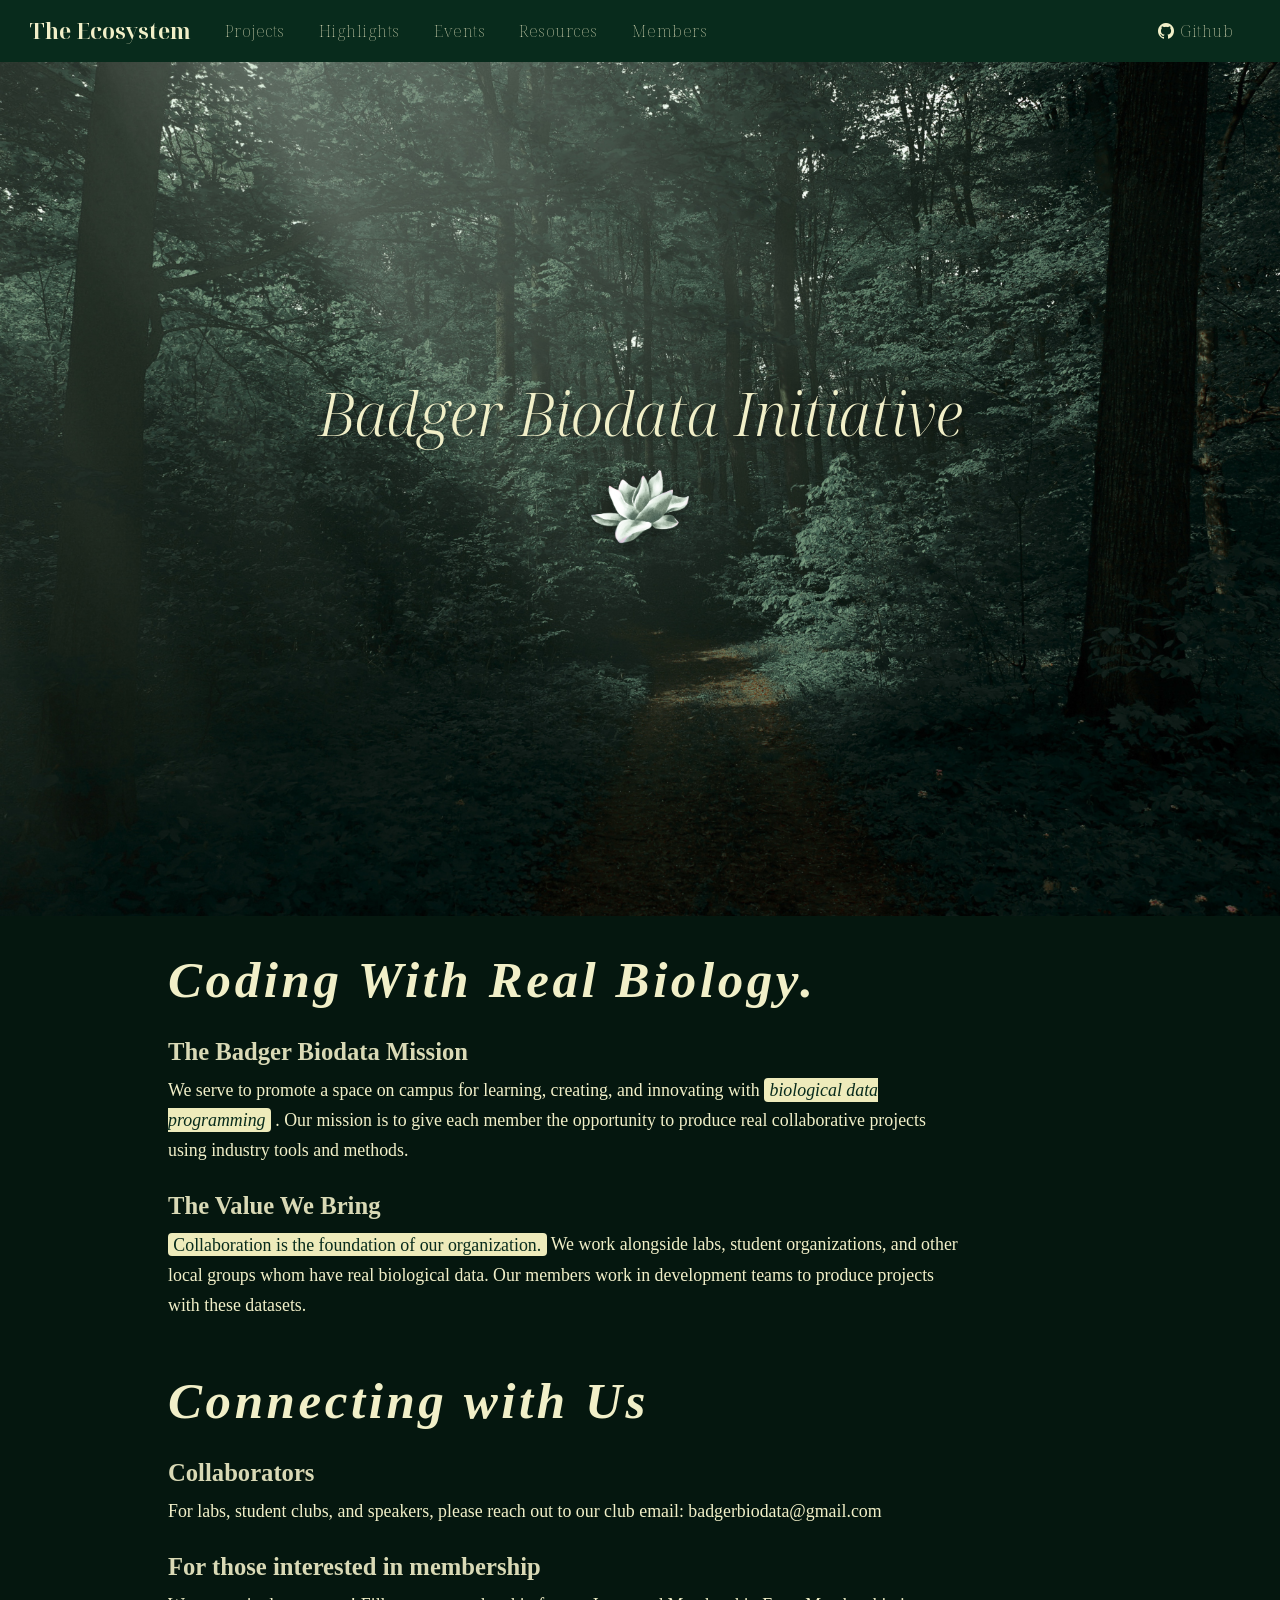
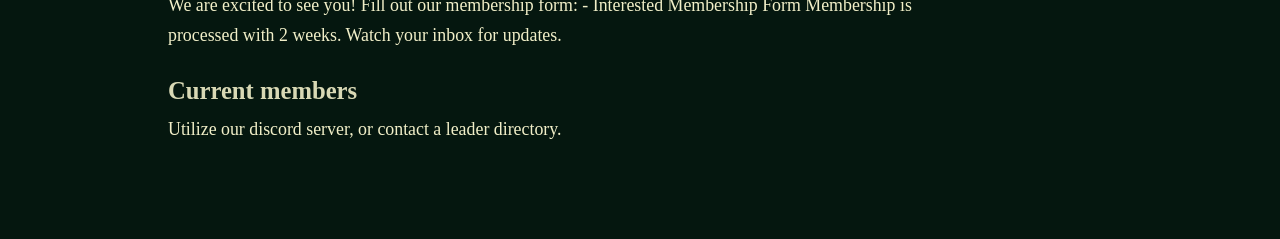
==== docs/index.html @ 33237afe "First Commit General Website Code/skeleton" ====
<!DOCTYPE html>
<html xmlns="http://www.w3.org/1999/xhtml" lang="en" xml:lang="en"><head>

<meta charset="utf-8">
<meta name="generator" content="quarto-1.9.38">

<meta name="viewport" content="width=device-width, initial-scale=1.0, user-scalable=yes">


<title>index</title>
<style>
/* Default styles provided by pandoc.
** See https://pandoc.org/MANUAL.html#variables-for-html for config info.
*/
code{white-space: pre-wrap;}
span.smallcaps{font-variant: small-caps;}
div.columns{display: flex; gap: min(4vw, 1.5em);}
div.column{flex: auto; overflow-x: auto;}
div.hanging-indent{margin-left: 1.5em; text-indent: -1.5em;}
ul.task-list{list-style: none;}
ul.task-list li input[type="checkbox"] {
  width: 0.8em;
  margin: 0 0.8em 0.2em -1em; /* quarto-specific, see https://github.com/quarto-dev/quarto-cli/issues/4556 */ 
  vertical-align: middle;
}
</style>


<script src="site_libs/quarto-nav/quarto-nav.js"></script>
<link href="./images/flower-favicon.png" rel="icon" type="image/png">
<script src="site_libs/clipboard/clipboard.min.js"></script>
<script src="site_libs/quarto-html/quarto.js" type="module"></script>
<script src="site_libs/quarto-html/tabsets/tabsets.js" type="module"></script>
<script src="site_libs/quarto-html/popper.min.js"></script>
<script src="site_libs/quarto-html/tippy.umd.min.js"></script>
<script src="site_libs/quarto-html/anchor.min.js"></script>
<link href="site_libs/quarto-html/tippy.css" rel="stylesheet">
<link href="site_libs/quarto-html/quarto-syntax-highlighting-15634bcf2e68342d4ad2dfa704d543f6.css" rel="stylesheet" id="quarto-text-highlighting-styles">
<script src="site_libs/bootstrap/bootstrap.min.js"></script>
<link href="site_libs/bootstrap/bootstrap-icons.css" rel="stylesheet">
<link href="site_libs/bootstrap/bootstrap-721dee5bd068ca63d967b72c145ba6f9.min.css" rel="stylesheet" append-hash="true" id="quarto-bootstrap" data-mode="light">
<script id="quarto-search-options" type="application/json">{
  "language": {
    "search-no-results-text": "No results",
    "search-matching-documents-text": "matching documents",
    "search-copy-link-title": "Copy link to search",
    "search-hide-matches-text": "Hide additional matches",
    "search-more-match-text": "more match in this document",
    "search-more-matches-text": "more matches in this document",
    "search-clear-button-title": "Clear",
    "search-text-placeholder": "",
    "search-detached-cancel-button-title": "Cancel",
    "search-submit-button-title": "Submit",
    "search-label": "Search"
  }
}</script>


</head>

<body class="nav-fixed quarto-light">

<div id="quarto-search-results"></div>
  <header id="quarto-header" class="headroom fixed-top">
    <nav class="navbar navbar-expand-lg " data-bs-theme="dark">
      <div class="navbar-container container-fluid">
      <div class="navbar-brand-container mx-auto">
    <a class="navbar-brand" href="./index.html">
    <span class="navbar-title">The Ecosystem</span>
    </a>
  </div>
          <button class="navbar-toggler" type="button" data-bs-toggle="collapse" data-bs-target="#navbarCollapse" aria-controls="navbarCollapse" role="menu" aria-expanded="false" aria-label="Toggle navigation" onclick="if (window.quartoToggleHeadroom) { window.quartoToggleHeadroom(); }">
  <span class="navbar-toggler-icon"></span>
</button>
          <div class="collapse navbar-collapse" id="navbarCollapse">
            <ul class="navbar-nav navbar-nav-scroll me-auto">
  <li class="nav-item">
    <a class="nav-link" href="./projects/index.html"> 
<span class="menu-text">Projects</span></a>
  </li>  
  <li class="nav-item">
    <a class="nav-link" href="./highlights/index.html"> 
<span class="menu-text">Highlights</span></a>
  </li>  
  <li class="nav-item">
    <a class="nav-link" href="./meetings/index.html"> 
<span class="menu-text">Events</span></a>
  </li>  
  <li class="nav-item">
    <a class="nav-link" href="./resources/index.html"> 
<span class="menu-text">Resources</span></a>
  </li>  
  <li class="nav-item">
    <a class="nav-link" href="./members/index.html"> 
<span class="menu-text">Members</span></a>
  </li>  
</ul>
            <ul class="navbar-nav navbar-nav-scroll ms-auto">
  <li class="nav-item">
    <a class="nav-link" href="https://github.com"> <i class="bi bi-github" role="img">
</i> 
<span class="menu-text">Github</span></a>
  </li>  
</ul>
          </div> <!-- /navcollapse -->
            <div class="quarto-navbar-tools">
</div>
      </div> <!-- /container-fluid -->
    </nav>
</header>
<!-- content -->
<div id="quarto-content" class="quarto-container page-columns page-rows-contents page-layout-full page-navbar">
<!-- sidebar -->
<!-- margin-sidebar -->
    
<!-- main -->
<main class="content page-columns page-full column-body" id="quarto-document-content"><header id="title-block-header" class="quarto-title-block"></header>




<div class="column-screen hero-banner">
<div class="hero-text">
<p>Badger Biodata Initiative</p>
<p><img src="images/index-flower.png" class="hero-flower img-fluid" alt="Badger Biodata Flower"></p>
</div>
</div>
<section id="coding-with-real-biology." class="level1 section-header">
<h1>Coding With Real Biology.</h1>
<section id="the-badger-biodata-mission" class="level3">
<h3 class="anchored" data-anchor-id="the-badger-biodata-mission">The Badger Biodata Mission</h3>
<p>We serve to promote a space on campus for learning, creating, and innovating with <mark> <em>biological data programming</em></mark> . Our mission is to give each member the opportunity to produce real collaborative projects using industry tools and methods.</p>
</section>
<section id="the-value-we-bring" class="level3">
<h3 class="anchored" data-anchor-id="the-value-we-bring">The Value We Bring</h3>
<p><mark> Collaboration is the foundation of our organization.</mark> We work alongside labs, student organizations, and other local groups whom have real biological data. Our members work in development teams to produce projects with these datasets.</p>
</section>
</section>
<section id="connecting-with-us" class="level1">
<h1>Connecting with Us</h1>
<section id="collaborators" class="level3">
<h3 class="anchored" data-anchor-id="collaborators">Collaborators</h3>
<p>For labs, student clubs, and speakers, please reach out to our club email: badgerbiodata@gmail.com</p>
</section>
<section id="for-those-interested-in-membership" class="level3">
<h3 class="anchored" data-anchor-id="for-those-interested-in-membership">For those interested in membership</h3>
<p>We are excited to see you! Fill out our membership form: - Interested Membership Form Membership is processed with 2 weeks. Watch your inbox for updates.</p>
</section>
<section id="current-members" class="level3">
<h3 class="anchored" data-anchor-id="current-members">Current members</h3>
<p>Utilize our discord server, or contact a leader directory.</p>


</section>
</section>

</main> <!-- /main -->
<script id="quarto-html-after-body" type="application/javascript">
  window.document.addEventListener("DOMContentLoaded", function (event) {
    const icon = "";
    const anchorJS = new window.AnchorJS();
    anchorJS.options = {
      placement: 'right',
      icon: icon
    };
    anchorJS.add('.anchored');
    const isCodeAnnotation = (el) => {
      for (const clz of el.classList) {
        if (clz.startsWith('code-annotation-')) {                     
          return true;
        }
      }
      return false;
    }
    const onCopySuccess = function(e) {
      // button target
      const button = e.trigger;
      // don't keep focus
      button.blur();
      // flash "checked"
      button.classList.add('code-copy-button-checked');
      var currentTitle = button.getAttribute("title");
      button.setAttribute("title", "Copied!");
      let tooltip;
      if (window.bootstrap) {
        button.setAttribute("data-bs-toggle", "tooltip");
        button.setAttribute("data-bs-placement", "left");
        button.setAttribute("data-bs-title", "Copied!");
        tooltip = new bootstrap.Tooltip(button, 
          { trigger: "manual", 
            customClass: "code-copy-button-tooltip",
            offset: [0, -8]});
        tooltip.show();    
      }
      setTimeout(function() {
        if (tooltip) {
          tooltip.hide();
          button.removeAttribute("data-bs-title");
          button.removeAttribute("data-bs-toggle");
          button.removeAttribute("data-bs-placement");
        }
        button.setAttribute("title", currentTitle);
        button.classList.remove('code-copy-button-checked');
      }, 1000);
      // clear code selection
      e.clearSelection();
    }
    const getTextToCopy = function(trigger) {
      const outerScaffold = trigger.parentElement.cloneNode(true);
      const codeEl = outerScaffold.querySelector('code');
      for (const childEl of codeEl.children) {
        if (isCodeAnnotation(childEl)) {
          childEl.remove();
        }
      }
      return codeEl.innerText;
    }
    const clipboard = new window.ClipboardJS('.code-copy-button:not([data-in-quarto-modal])', {
      text: getTextToCopy
    });
    clipboard.on('success', onCopySuccess);
    if (window.document.getElementById('quarto-embedded-source-code-modal')) {
      const clipboardModal = new window.ClipboardJS('.code-copy-button[data-in-quarto-modal]', {
        text: getTextToCopy,
        container: window.document.getElementById('quarto-embedded-source-code-modal')
      });
      clipboardModal.on('success', onCopySuccess);
    }
      var localhostRegex = new RegExp(/^(?:http|https):\/\/localhost\:?[0-9]*\//);
      var mailtoRegex = new RegExp(/^mailto:/);
        var filterRegex = new RegExp('/' + window.location.host + '/');
      var isInternal = (href) => {
          return filterRegex.test(href) || localhostRegex.test(href) || mailtoRegex.test(href);
      }
      // Inspect non-navigation links and adorn them if external
     var links = window.document.querySelectorAll('a[href]:not(.nav-link):not(.navbar-brand):not(.toc-action):not(.sidebar-link):not(.sidebar-item-toggle):not(.pagination-link):not(.no-external):not([aria-hidden]):not(.dropdown-item):not(.quarto-navigation-tool):not(.about-link)');
      for (var i=0; i<links.length; i++) {
        const link = links[i];
        if (!isInternal(link.href)) {
          // undo the damage that might have been done by quarto-nav.js in the case of
          // links that we want to consider external
          if (link.dataset.originalHref !== undefined) {
            link.href = link.dataset.originalHref;
          }
        }
      }
    function tippyHover(el, contentFn, onTriggerFn, onUntriggerFn) {
      const config = {
        allowHTML: true,
        maxWidth: 500,
        delay: 100,
        arrow: false,
        appendTo: function(el) {
            return el.parentElement;
        },
        interactive: true,
        interactiveBorder: 10,
        theme: 'quarto',
        placement: 'bottom-start',
      };
      if (contentFn) {
        config.content = contentFn;
      }
      if (onTriggerFn) {
        config.onTrigger = onTriggerFn;
      }
      if (onUntriggerFn) {
        config.onUntrigger = onUntriggerFn;
      }
      window.tippy(el, config); 
    }
    const noterefs = window.document.querySelectorAll('a[role="doc-noteref"]');
    for (var i=0; i<noterefs.length; i++) {
      const ref = noterefs[i];
      tippyHover(ref, function() {
        // use id or data attribute instead here
        let href = ref.getAttribute('data-footnote-href') || ref.getAttribute('href');
        try { href = new URL(href).hash; } catch {}
        const id = href.replace(/^#\/?/, "");
        const note = window.document.getElementById(id);
        if (note) {
          return note.innerHTML;
        } else {
          return "";
        }
      });
    }
    const xrefs = window.document.querySelectorAll('a.quarto-xref');
    const processXRef = (id, note) => {
      // Strip column container classes
      const stripColumnClz = (el) => {
        el.classList.remove("page-full", "page-columns");
        if (el.children) {
          for (const child of el.children) {
            stripColumnClz(child);
          }
        }
      }
      stripColumnClz(note)
      if (id === null || id.startsWith('sec-')) {
        // Special case sections, only their first couple elements
        const container = document.createElement("div");
        if (note.children && note.children.length > 2) {
          container.appendChild(note.children[0].cloneNode(true));
          for (let i = 1; i < note.children.length; i++) {
            const child = note.children[i];
            if (child.tagName === "P" && child.innerText === "") {
              continue;
            } else {
              container.appendChild(child.cloneNode(true));
              break;
            }
          }
          if (window.Quarto?.typesetMath) {
            window.Quarto.typesetMath(container);
          }
          return container.innerHTML
        } else {
          if (window.Quarto?.typesetMath) {
            window.Quarto.typesetMath(note);
          }
          return note.innerHTML;
        }
      } else {
        // Remove any anchor links if they are present
        const anchorLink = note.querySelector('a.anchorjs-link');
        if (anchorLink) {
          anchorLink.remove();
        }
        if (window.Quarto?.typesetMath) {
          window.Quarto.typesetMath(note);
        }
        if (note.classList.contains("callout")) {
          return note.outerHTML;
        } else {
          return note.innerHTML;
        }
      }
    }
    for (var i=0; i<xrefs.length; i++) {
      const xref = xrefs[i];
      tippyHover(xref, undefined, function(instance) {
        instance.disable();
        let url = xref.getAttribute('href');
        let hash = undefined; 
        if (url.startsWith('#')) {
          hash = url;
        } else {
          try { hash = new URL(url).hash; } catch {}
        }
        if (hash) {
          const id = hash.replace(/^#\/?/, "");
          const note = window.document.getElementById(id);
          if (note !== null) {
            try {
              const html = processXRef(id, note.cloneNode(true));
              instance.setContent(html);
            } finally {
              instance.enable();
              instance.show();
            }
          } else {
            // See if we can fetch this
            fetch(url.split('#')[0])
            .then(res => res.text())
            .then(html => {
              const parser = new DOMParser();
              const htmlDoc = parser.parseFromString(html, "text/html");
              const note = htmlDoc.getElementById(id);
              if (note !== null) {
                const html = processXRef(id, note);
                instance.setContent(html);
              } 
            }).finally(() => {
              instance.enable();
              instance.show();
            });
          }
        } else {
          // See if we can fetch a full url (with no hash to target)
          // This is a special case and we should probably do some content thinning / targeting
          fetch(url)
          .then(res => res.text())
          .then(html => {
            const parser = new DOMParser();
            const htmlDoc = parser.parseFromString(html, "text/html");
            const note = htmlDoc.querySelector('main.content');
            if (note !== null) {
              // This should only happen for chapter cross references
              // (since there is no id in the URL)
              // remove the first header
              if (note.children.length > 0 && note.children[0].tagName === "HEADER") {
                note.children[0].remove();
              }
              const html = processXRef(null, note);
              instance.setContent(html);
            } 
          }).finally(() => {
            instance.enable();
            instance.show();
          });
        }
      }, function(instance) {
      });
    }
        let selectedAnnoteEl;
        const selectorForAnnotation = ( cell, annotation) => {
          let cellAttr = 'data-code-cell="' + cell + '"';
          let lineAttr = 'data-code-annotation="' +  annotation + '"';
          const selector = 'span[' + cellAttr + '][' + lineAttr + ']';
          return selector;
        }
        const selectCodeLines = (annoteEl) => {
          const doc = window.document;
          const targetCell = annoteEl.getAttribute("data-target-cell");
          const targetAnnotation = annoteEl.getAttribute("data-target-annotation");
          const annoteSpan = window.document.querySelector(selectorForAnnotation(targetCell, targetAnnotation));
          const lines = annoteSpan.getAttribute("data-code-lines").split(",");
          const lineIds = lines.map((line) => {
            return targetCell + "-" + line;
          })
          let top = null;
          let height = null;
          let parent = null;
          if (lineIds.length > 0) {
              //compute the position of the single el (top and bottom and make a div)
              const el = window.document.getElementById(lineIds[0]);
              top = el.offsetTop;
              height = el.offsetHeight;
              parent = el.parentElement.parentElement;
            if (lineIds.length > 1) {
              const lastEl = window.document.getElementById(lineIds[lineIds.length - 1]);
              const bottom = lastEl.offsetTop + lastEl.offsetHeight;
              height = bottom - top;
            }
            if (top !== null && height !== null && parent !== null) {
              // cook up a div (if necessary) and position it 
              let div = window.document.getElementById("code-annotation-line-highlight");
              if (div === null) {
                div = window.document.createElement("div");
                div.setAttribute("id", "code-annotation-line-highlight");
                div.style.position = 'absolute';
                parent.appendChild(div);
              }
              div.style.top = top - 2 + "px";
              div.style.height = height + 4 + "px";
              div.style.left = 0;
              let gutterDiv = window.document.getElementById("code-annotation-line-highlight-gutter");
              if (gutterDiv === null) {
                gutterDiv = window.document.createElement("div");
                gutterDiv.setAttribute("id", "code-annotation-line-highlight-gutter");
                gutterDiv.style.position = 'absolute';
                const codeCell = window.document.getElementById(targetCell);
                const gutter = codeCell.querySelector('.code-annotation-gutter');
                gutter.appendChild(gutterDiv);
              }
              gutterDiv.style.top = top - 2 + "px";
              gutterDiv.style.height = height + 4 + "px";
            }
            selectedAnnoteEl = annoteEl;
          }
        };
        const unselectCodeLines = () => {
          const elementsIds = ["code-annotation-line-highlight", "code-annotation-line-highlight-gutter"];
          elementsIds.forEach((elId) => {
            const div = window.document.getElementById(elId);
            if (div) {
              div.remove();
            }
          });
          selectedAnnoteEl = undefined;
        };
          // Handle positioning of the toggle
      window.addEventListener(
        "resize",
        throttle(() => {
          elRect = undefined;
          if (selectedAnnoteEl) {
            selectCodeLines(selectedAnnoteEl);
          }
        }, 10)
      );
      function throttle(fn, ms) {
      let throttle = false;
      let timer;
        return (...args) => {
          if(!throttle) { // first call gets through
              fn.apply(this, args);
              throttle = true;
          } else { // all the others get throttled
              if(timer) clearTimeout(timer); // cancel #2
              timer = setTimeout(() => {
                fn.apply(this, args);
                timer = throttle = false;
              }, ms);
          }
        };
      }
        // Attach click handler to the DT
        const annoteDls = window.document.querySelectorAll('dt[data-target-cell]');
        for (const annoteDlNode of annoteDls) {
          annoteDlNode.addEventListener('click', (event) => {
            const clickedEl = event.target;
            if (clickedEl !== selectedAnnoteEl) {
              unselectCodeLines();
              const activeEl = window.document.querySelector('dt[data-target-cell].code-annotation-active');
              if (activeEl) {
                activeEl.classList.remove('code-annotation-active');
              }
              selectCodeLines(clickedEl);
              clickedEl.classList.add('code-annotation-active');
            } else {
              // Unselect the line
              unselectCodeLines();
              clickedEl.classList.remove('code-annotation-active');
            }
          });
        }
    const findCites = (el) => {
      const parentEl = el.parentElement;
      if (parentEl) {
        const cites = parentEl.dataset.cites;
        if (cites) {
          return {
            el,
            cites: cites.split(' ')
          };
        } else {
          return findCites(el.parentElement)
        }
      } else {
        return undefined;
      }
    };
    var bibliorefs = window.document.querySelectorAll('a[role="doc-biblioref"]');
    for (var i=0; i<bibliorefs.length; i++) {
      const ref = bibliorefs[i];
      const citeInfo = findCites(ref);
      if (citeInfo) {
        tippyHover(citeInfo.el, function() {
          var popup = window.document.createElement('div');
          citeInfo.cites.forEach(function(cite) {
            var citeDiv = window.document.createElement('div');
            citeDiv.classList.add('hanging-indent');
            citeDiv.classList.add('csl-entry');
            var biblioDiv = window.document.getElementById('ref-' + cite);
            if (biblioDiv) {
              citeDiv.innerHTML = biblioDiv.innerHTML;
            }
            popup.appendChild(citeDiv);
          });
          return popup.innerHTML;
        });
      }
    }
  });
  </script>
</div> <!-- /content -->




</body></html>
---- docs/site_libs/quarto-html/tippy.css ----
.tippy-box[data-animation=fade][data-state=hidden]{opacity:0}[data-tippy-root]{max-width:calc(100vw - 10px)}.tippy-box{position:relative;background-color:#333;color:#fff;border-radius:4px;font-size:14px;line-height:1.4;white-space:normal;outline:0;transition-property:transform,visibility,opacity}.tippy-box[data-placement^=top]>.tippy-arrow{bottom:0}.tippy-box[data-placement^=top]>.tippy-arrow:before{bottom:-7px;left:0;border-width:8px 8px 0;border-top-color:initial;transform-origin:center top}.tippy-box[data-placement^=bottom]>.tippy-arrow{top:0}.tippy-box[data-placement^=bottom]>.tippy-arrow:before{top:-7px;left:0;border-width:0 8px 8px;border-bottom-color:initial;transform-origin:center bottom}.tippy-box[data-placement^=left]>.tippy-arrow{right:0}.tippy-box[data-placement^=left]>.tippy-arrow:before{border-width:8px 0 8px 8px;border-left-color:initial;right:-7px;transform-origin:center left}.tippy-box[data-placement^=right]>.tippy-arrow{left:0}.tippy-box[data-placement^=right]>.tippy-arrow:before{left:-7px;border-width:8px 8px 8px 0;border-right-color:initial;transform-origin:center right}.tippy-box[data-inertia][data-state=visible]{transition-timing-function:cubic-bezier(.54,1.5,.38,1.11)}.tippy-arrow{width:16px;height:16px;color:#333}.tippy-arrow:before{content:"";position:absolute;border-color:transparent;border-style:solid}.tippy-content{position:relative;padding:5px 9px;z-index:1}
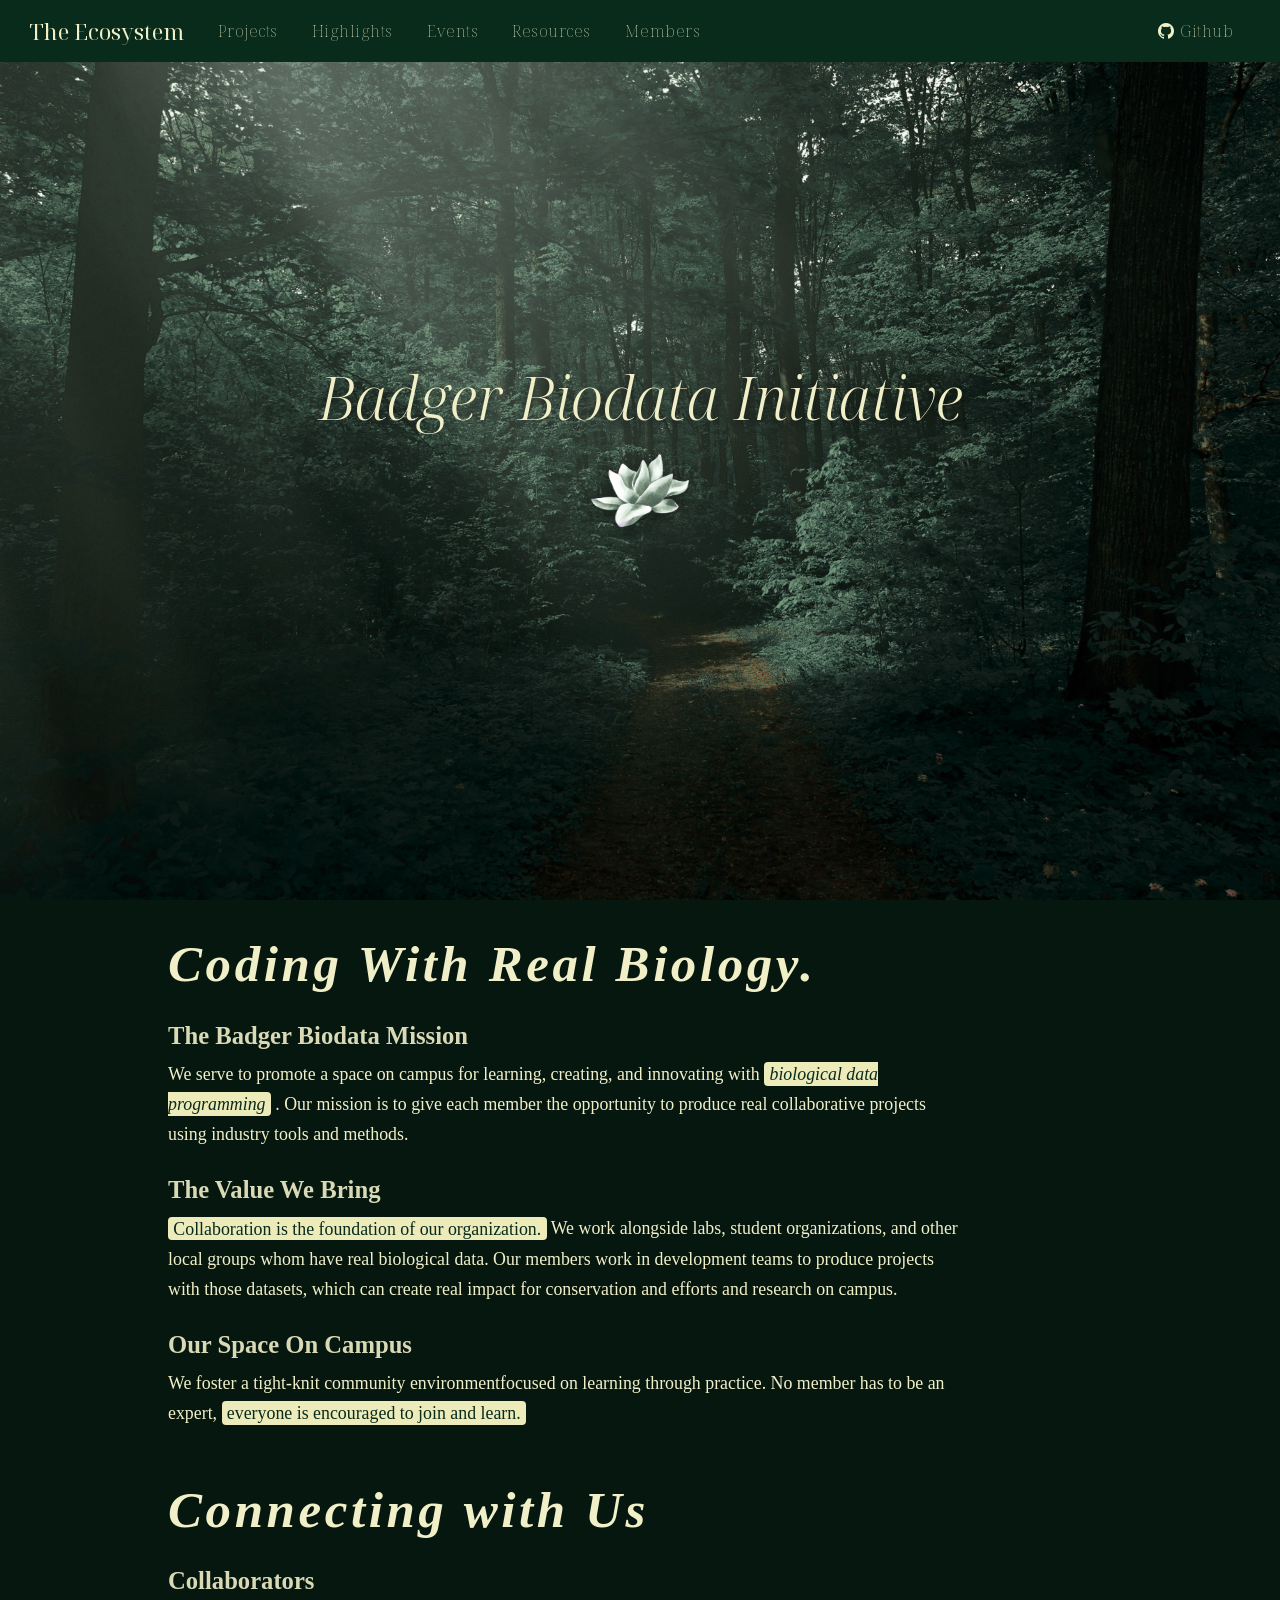
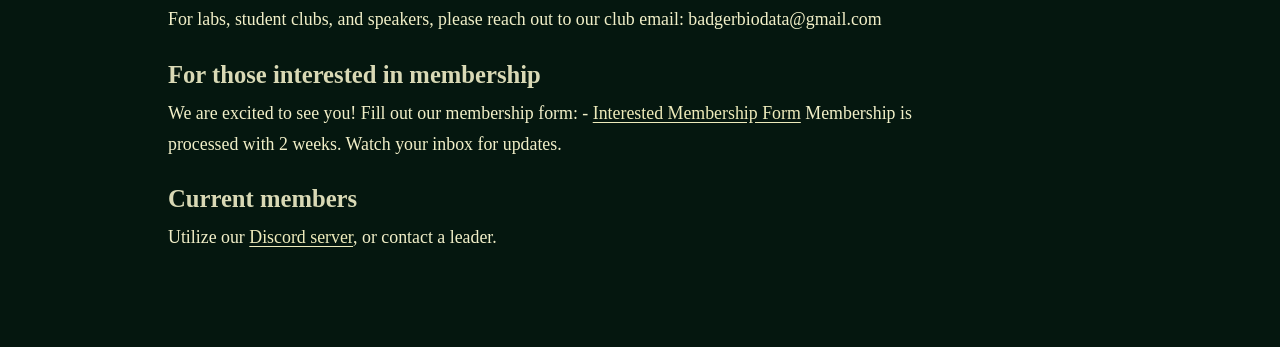
==== commit 0573f587: "update: docs/ For the deploy site." ====
--- a/docs/index.html
+++ b/docs/index.html
@@ -7,7 +7,7 @@
 <meta name="viewport" content="width=device-width, initial-scale=1.0, user-scalable=yes">
 
 
-<title>index</title>
+<title>Welcome!</title>
 <style>
 /* Default styles provided by pandoc.
 ** See https://pandoc.org/MANUAL.html#variables-for-html for config info.
@@ -38,7 +38,7 @@
 <link href="site_libs/quarto-html/quarto-syntax-highlighting-15634bcf2e68342d4ad2dfa704d543f6.css" rel="stylesheet" id="quarto-text-highlighting-styles">
 <script src="site_libs/bootstrap/bootstrap.min.js"></script>
 <link href="site_libs/bootstrap/bootstrap-icons.css" rel="stylesheet">
-<link href="site_libs/bootstrap/bootstrap-721dee5bd068ca63d967b72c145ba6f9.min.css" rel="stylesheet" append-hash="true" id="quarto-bootstrap" data-mode="light">
+<link href="site_libs/bootstrap/bootstrap-f78b25211339424ccfd5a569001c22b0.min.css" rel="stylesheet" append-hash="true" id="quarto-bootstrap" data-mode="light">
 <script id="quarto-search-options" type="application/json">{
   "language": {
     "search-no-results-text": "No results",
@@ -58,7 +58,7 @@
 
 </head>
 
-<body class="nav-fixed quarto-light">
+<body class="nav-fixed homepage quarto-light">
 
 <div id="quarto-search-results"></div>
   <header id="quarto-header" class="headroom fixed-top">
@@ -97,7 +97,7 @@
 </ul>
             <ul class="navbar-nav navbar-nav-scroll ms-auto">
   <li class="nav-item">
-    <a class="nav-link" href="https://github.com"> <i class="bi bi-github" role="img">
+    <a class="nav-link" href="https://github.com/badgerbiodata"> <i class="bi bi-github" role="img">
 </i> 
 <span class="menu-text">Github</span></a>
   </li>  
@@ -114,9 +114,25 @@
 <!-- margin-sidebar -->
     
 <!-- main -->
-<main class="content page-columns page-full column-body" id="quarto-document-content"><header id="title-block-header" class="quarto-title-block"></header>
-
-
+<main class="content page-columns page-full column-body" id="quarto-document-content">
+
+<header id="title-block-header" class="quarto-title-block default">
+<div class="quarto-title">
+<h1 class="title">Welcome!</h1>
+</div>
+
+
+
+<div class="quarto-title-meta column-body">
+
+    
+  
+    
+  </div>
+  
+
+
+</header>
 
 
 <div class="column-screen hero-banner">
@@ -133,7 +149,11 @@
 </section>
 <section id="the-value-we-bring" class="level3">
 <h3 class="anchored" data-anchor-id="the-value-we-bring">The Value We Bring</h3>
-<p><mark> Collaboration is the foundation of our organization.</mark> We work alongside labs, student organizations, and other local groups whom have real biological data. Our members work in development teams to produce projects with these datasets.</p>
+<p><mark> Collaboration is the foundation of our organization.</mark> We work alongside labs, student organizations, and other local groups whom have real biological data. Our members work in development teams to produce projects with those datasets, which can create real impact for conservation and efforts and research on campus.</p>
+</section>
+<section id="our-space-on-campus" class="level3">
+<h3 class="anchored" data-anchor-id="our-space-on-campus">Our Space On Campus</h3>
+<p>We foster a tight-knit community environmentfocused on learning through practice. No member has to be an expert, <mark>everyone is encouraged to join and learn.</mark></p>
 </section>
 </section>
 <section id="connecting-with-us" class="level1">
@@ -144,11 +164,11 @@
 </section>
 <section id="for-those-interested-in-membership" class="level3">
 <h3 class="anchored" data-anchor-id="for-those-interested-in-membership">For those interested in membership</h3>
-<p>We are excited to see you! Fill out our membership form: - Interested Membership Form Membership is processed with 2 weeks. Watch your inbox for updates.</p>
+<p>We are excited to see you! Fill out our membership form: - <a href="https://forms.gle/XCaJHqkWR6vYq8Q8A">Interested Membership Form</a> Membership is processed with 2 weeks. Watch your inbox for updates.</p>
 </section>
 <section id="current-members" class="level3">
 <h3 class="anchored" data-anchor-id="current-members">Current members</h3>
-<p>Utilize our discord server, or contact a leader directory.</p>
+<p>Utilize our <a href="https://discord.gg/nhCFtWNTj">Discord server</a>, or contact a leader.</p>
 
 
 </section>
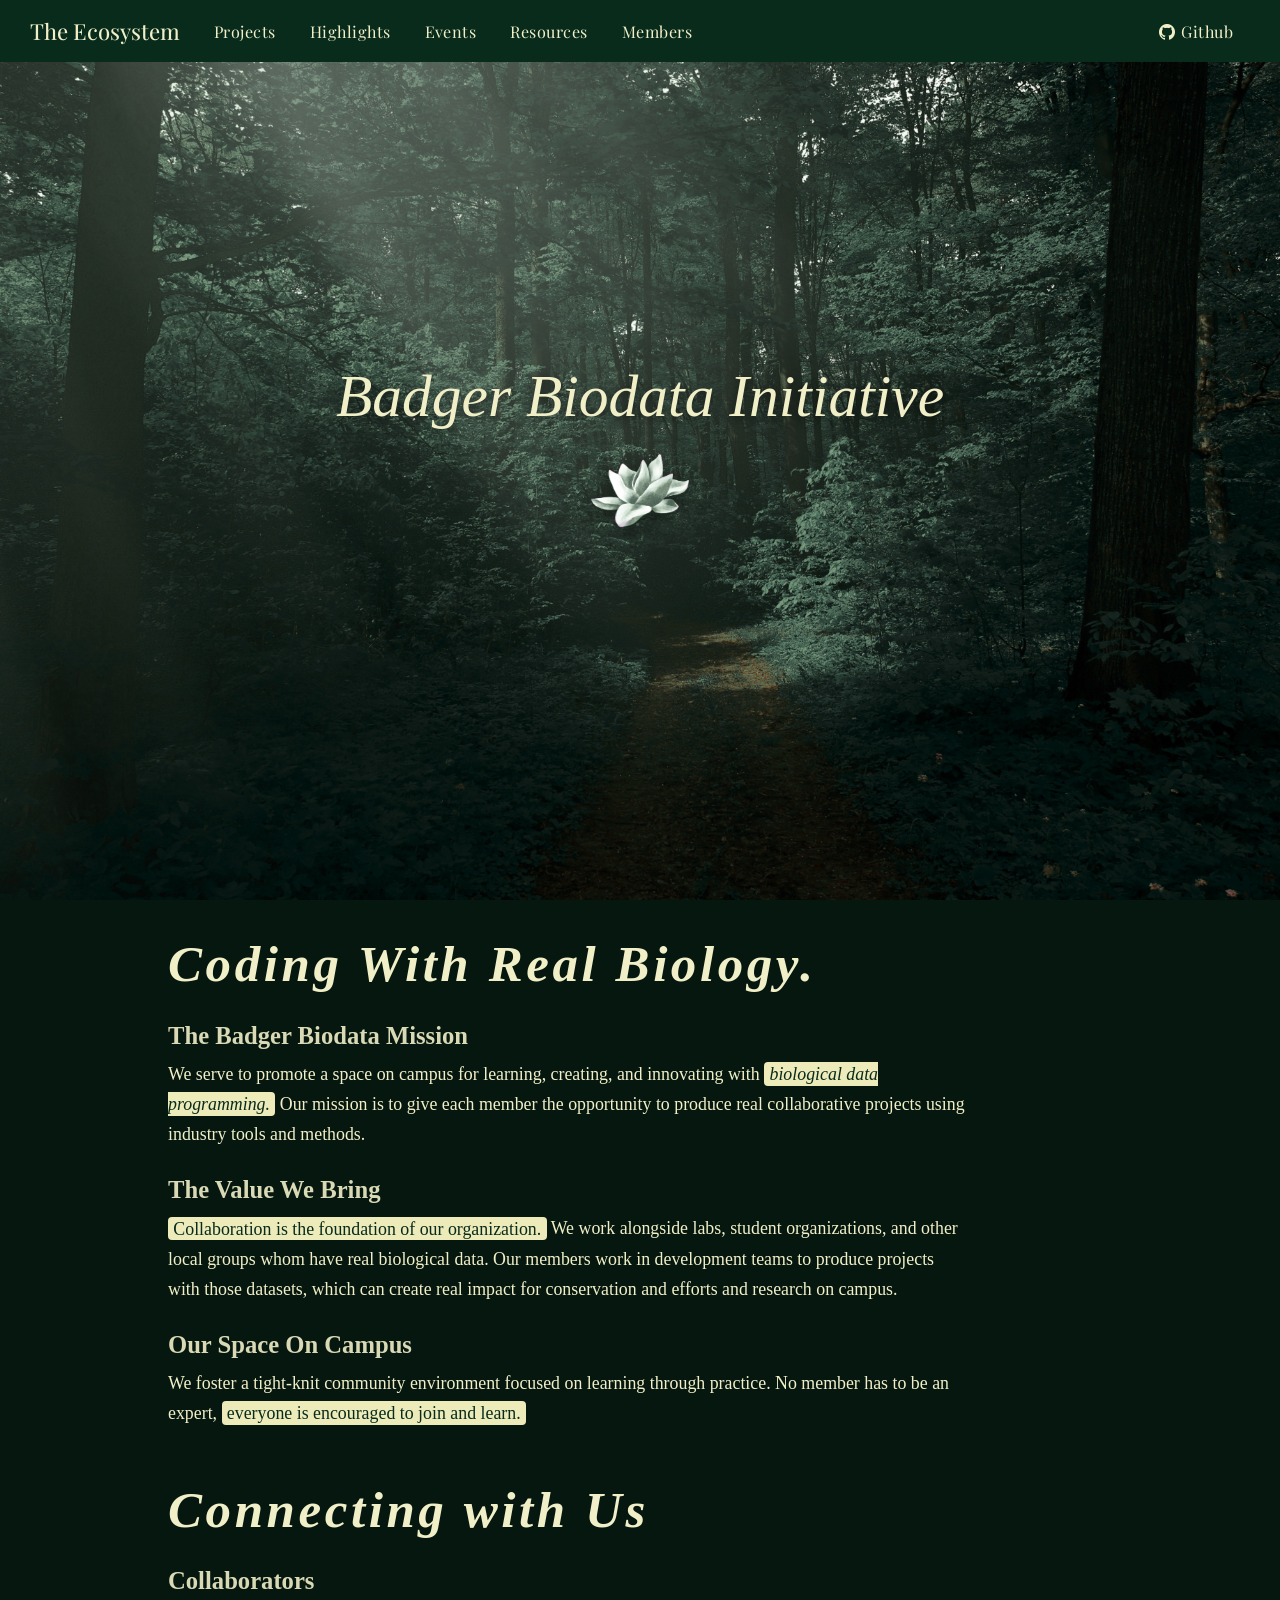
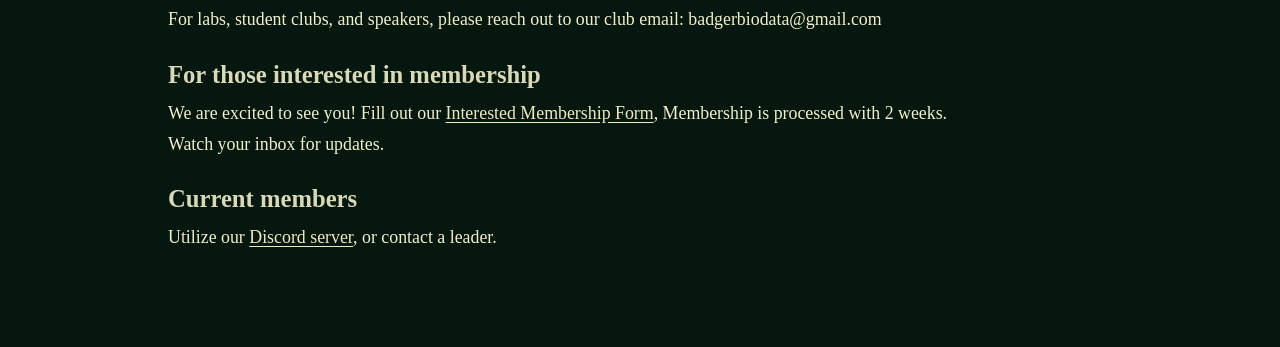
==== commit 9c1d1e36: "change: navbar font" ====
--- a/docs/index.html
+++ b/docs/index.html
@@ -38,7 +38,7 @@
 <link href="site_libs/quarto-html/quarto-syntax-highlighting-15634bcf2e68342d4ad2dfa704d543f6.css" rel="stylesheet" id="quarto-text-highlighting-styles">
 <script src="site_libs/bootstrap/bootstrap.min.js"></script>
 <link href="site_libs/bootstrap/bootstrap-icons.css" rel="stylesheet">
-<link href="site_libs/bootstrap/bootstrap-f78b25211339424ccfd5a569001c22b0.min.css" rel="stylesheet" append-hash="true" id="quarto-bootstrap" data-mode="light">
+<link href="site_libs/bootstrap/bootstrap-13e8d3e74222a086221ec856e97e2167.min.css" rel="stylesheet" append-hash="true" id="quarto-bootstrap" data-mode="light">
 <script id="quarto-search-options" type="application/json">{
   "language": {
     "search-no-results-text": "No results",
@@ -145,7 +145,7 @@
 <h1>Coding With Real Biology.</h1>
 <section id="the-badger-biodata-mission" class="level3">
 <h3 class="anchored" data-anchor-id="the-badger-biodata-mission">The Badger Biodata Mission</h3>
-<p>We serve to promote a space on campus for learning, creating, and innovating with <mark> <em>biological data programming</em></mark> . Our mission is to give each member the opportunity to produce real collaborative projects using industry tools and methods.</p>
+<p>We serve to promote a space on campus for learning, creating, and innovating with <mark> <em>biological data programming.</em></mark> Our mission is to give each member the opportunity to produce real collaborative projects using industry tools and methods.</p>
 </section>
 <section id="the-value-we-bring" class="level3">
 <h3 class="anchored" data-anchor-id="the-value-we-bring">The Value We Bring</h3>
@@ -153,7 +153,7 @@
 </section>
 <section id="our-space-on-campus" class="level3">
 <h3 class="anchored" data-anchor-id="our-space-on-campus">Our Space On Campus</h3>
-<p>We foster a tight-knit community environmentfocused on learning through practice. No member has to be an expert, <mark>everyone is encouraged to join and learn.</mark></p>
+<p>We foster a tight-knit community environment focused on learning through practice. No member has to be an expert, <mark>everyone is encouraged to join and learn.</mark></p>
 </section>
 </section>
 <section id="connecting-with-us" class="level1">
@@ -164,7 +164,7 @@
 </section>
 <section id="for-those-interested-in-membership" class="level3">
 <h3 class="anchored" data-anchor-id="for-those-interested-in-membership">For those interested in membership</h3>
-<p>We are excited to see you! Fill out our membership form: - <a href="https://forms.gle/XCaJHqkWR6vYq8Q8A">Interested Membership Form</a> Membership is processed with 2 weeks. Watch your inbox for updates.</p>
+<p>We are excited to see you! Fill out our <a href="https://forms.gle/XCaJHqkWR6vYq8Q8A">Interested Membership Form</a>, Membership is processed with 2 weeks. Watch your inbox for updates.</p>
 </section>
 <section id="current-members" class="level3">
 <h3 class="anchored" data-anchor-id="current-members">Current members</h3>
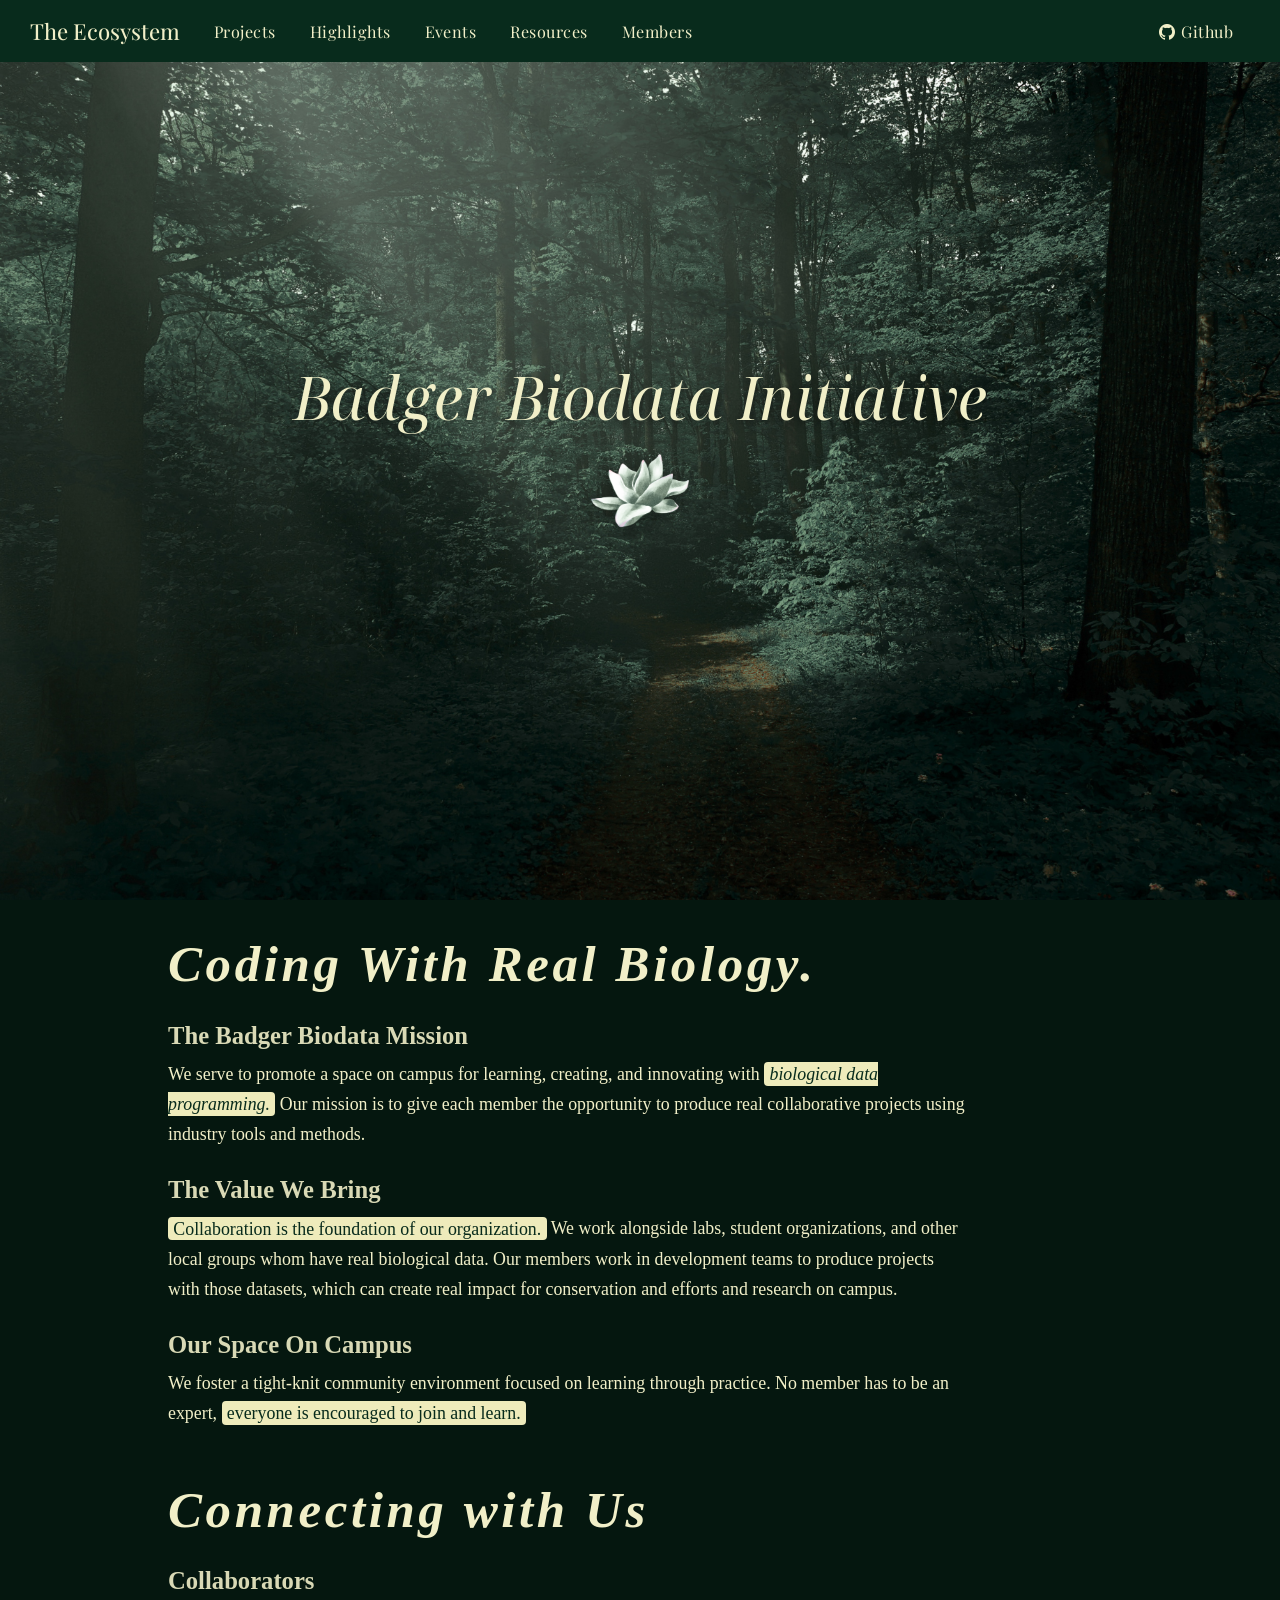
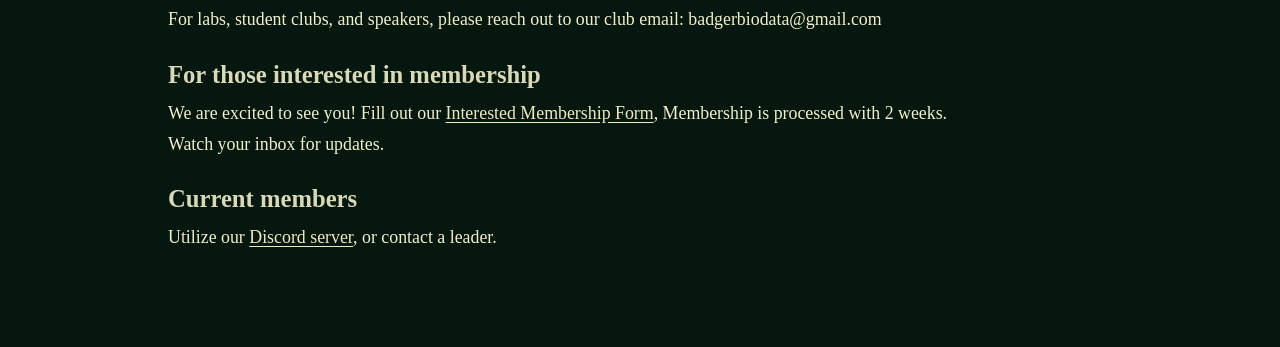
==== commit 00812a8f: "Changes: font & discord link" ====
--- a/docs/index.html
+++ b/docs/index.html
@@ -38,7 +38,7 @@
 <link href="site_libs/quarto-html/quarto-syntax-highlighting-15634bcf2e68342d4ad2dfa704d543f6.css" rel="stylesheet" id="quarto-text-highlighting-styles">
 <script src="site_libs/bootstrap/bootstrap.min.js"></script>
 <link href="site_libs/bootstrap/bootstrap-icons.css" rel="stylesheet">
-<link href="site_libs/bootstrap/bootstrap-13e8d3e74222a086221ec856e97e2167.min.css" rel="stylesheet" append-hash="true" id="quarto-bootstrap" data-mode="light">
+<link href="site_libs/bootstrap/bootstrap-ec9968e9b7cf7d979108896c67c405ad.min.css" rel="stylesheet" append-hash="true" id="quarto-bootstrap" data-mode="light">
 <script id="quarto-search-options" type="application/json">{
   "language": {
     "search-no-results-text": "No results",
@@ -168,7 +168,7 @@
 </section>
 <section id="current-members" class="level3">
 <h3 class="anchored" data-anchor-id="current-members">Current members</h3>
-<p>Utilize our <a href="https://discord.gg/nhCFtWNTj">Discord server</a>, or contact a leader.</p>
+<p>Utilize our <a href="https://discord.gg/FVxf2QtFgb">Discord server</a>, or contact a leader.</p>
 
 
 </section>
